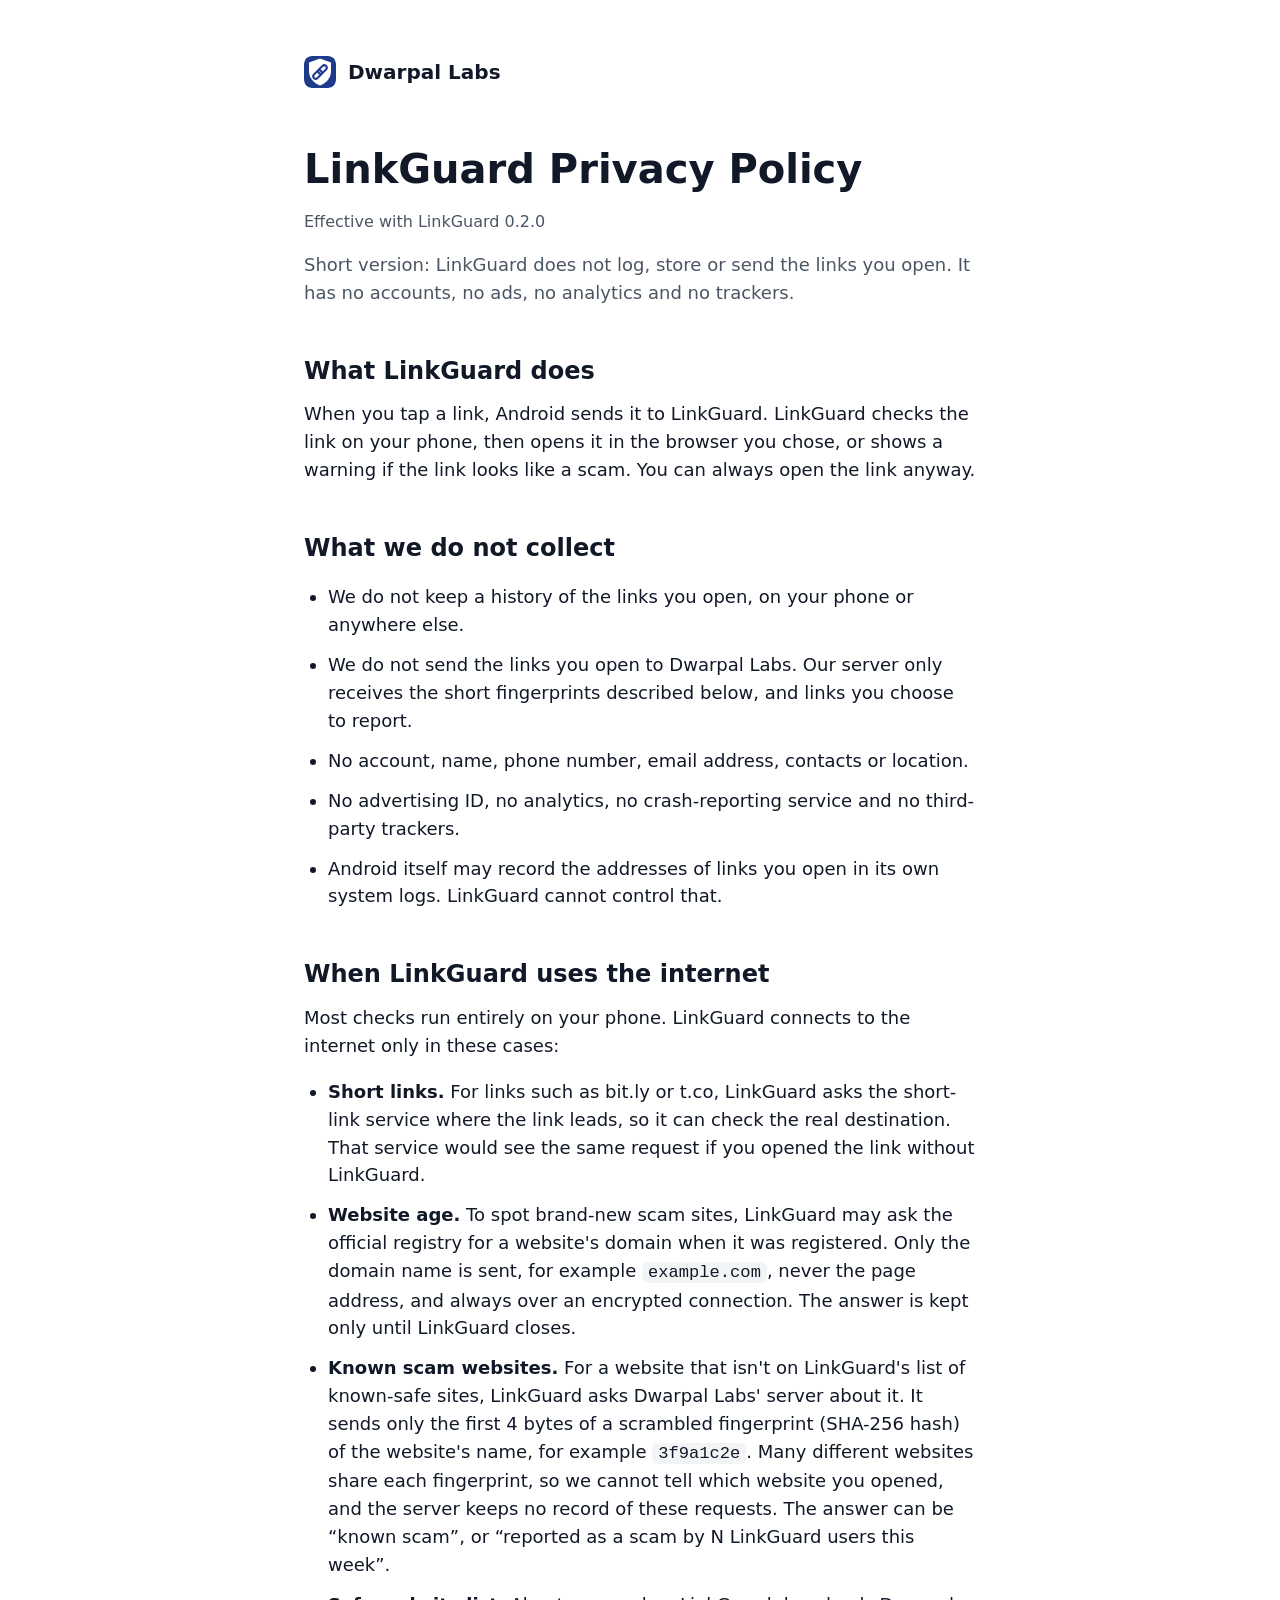
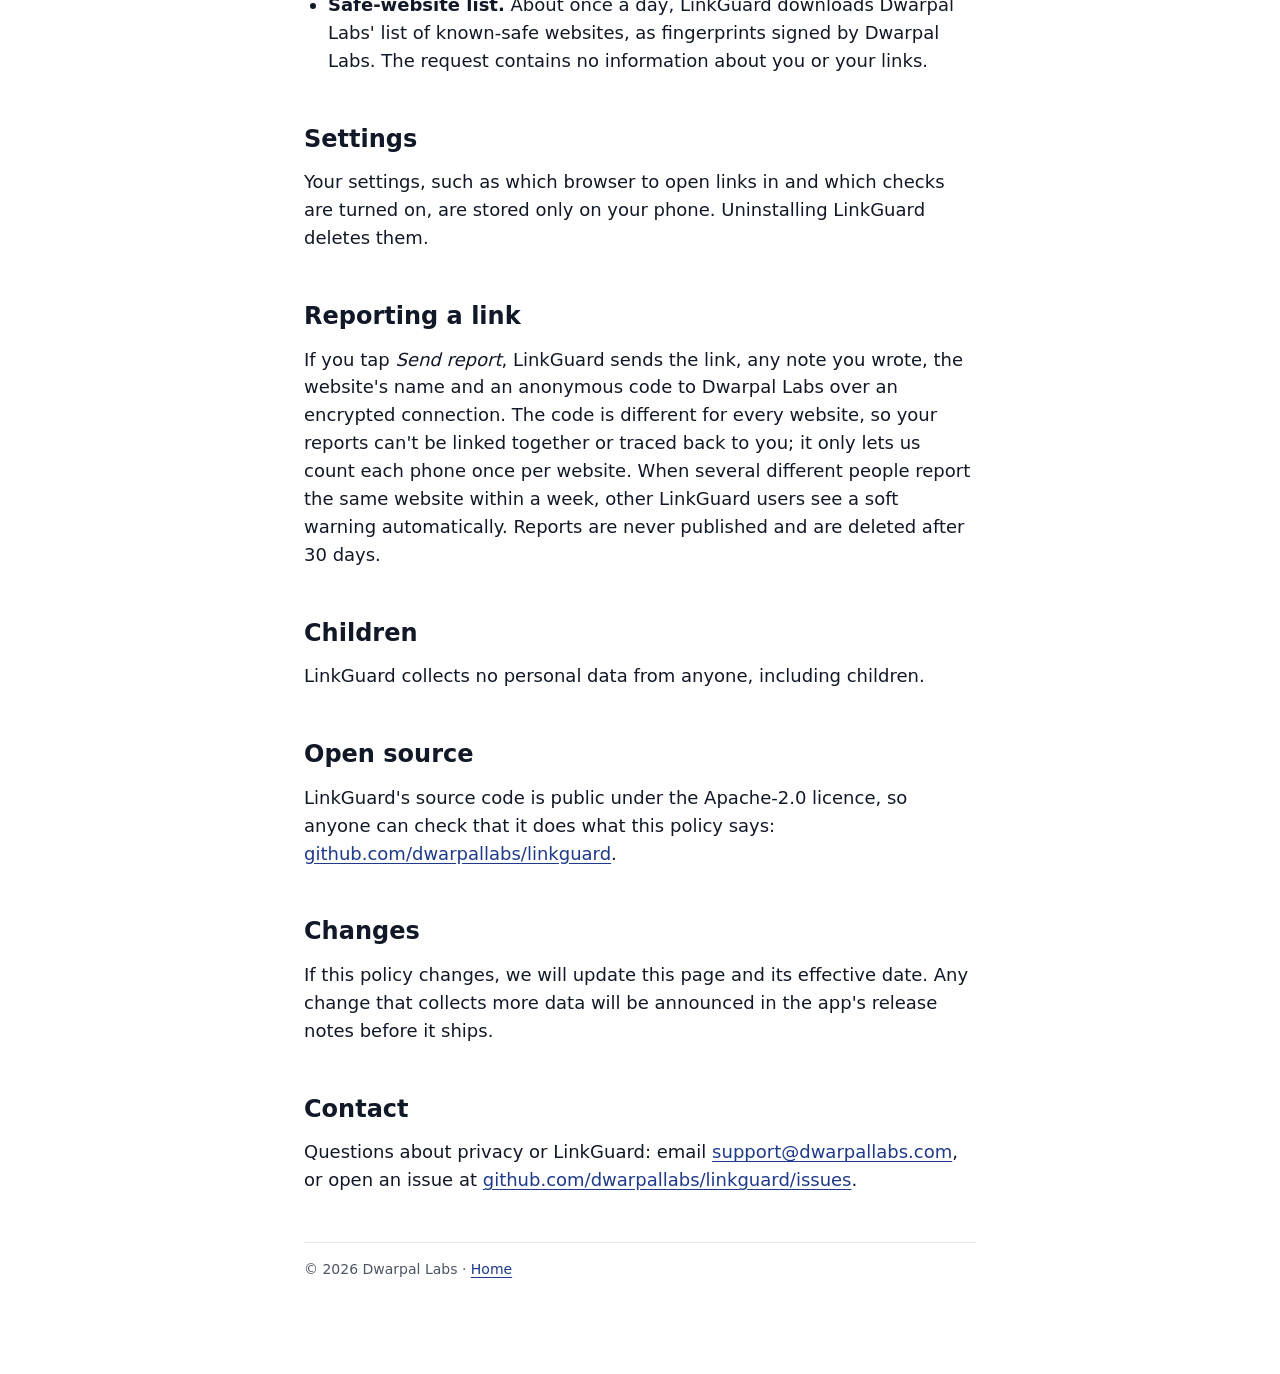
==== linkguard/privacy.html @ a58c1ee8 "feat: apply the Dwarpal Labs design system Same tokens as the LinkGuard app: indigo brand and ink te" ====
<!doctype html>
<html lang="en">
<head>
  <meta charset="utf-8">
  <meta name="viewport" content="width=device-width, initial-scale=1">
  <title>LinkGuard Privacy Policy</title>
  <meta name="description" content="How LinkGuard handles your data: it does not log, store or send the links you open.">
  <meta name="color-scheme" content="light dark">
  <link rel="icon" href="/favicon.ico" sizes="32x32">
  <link rel="icon" href="/favicon.svg" type="image/svg+xml">
  <link rel="apple-touch-icon" href="/apple-touch-icon.png">
  <link rel="stylesheet" href="/style.css">
</head>
<body>
<main>
  <header><a class="mark" href="/"><img src="/favicon.svg" alt="" width="32" height="32">Dwarpal Labs</a></header>

  <h1>LinkGuard Privacy Policy</h1>
  <p class="muted">Effective with LinkGuard 0.2.0</p>

  <p class="lede">Short version: LinkGuard does not log, store or send the links you open. It has no accounts, no ads, no analytics and no trackers.</p>

  <h2>What LinkGuard does</h2>
  <p>When you tap a link, Android sends it to LinkGuard. LinkGuard checks the link on your phone, then opens it in the browser you chose, or shows a warning if the link looks like a scam. You can always open the link anyway.</p>

  <h2>What we do not collect</h2>
  <ul>
    <li>We do not keep a history of the links you open, on your phone or anywhere else.</li>
    <li>We do not send the links you open to Dwarpal Labs. Our server only receives the short fingerprints described below, and links you choose to report.</li>
    <li>No account, name, phone number, email address, contacts or location.</li>
    <li>No advertising ID, no analytics, no crash-reporting service and no third-party trackers.</li>
    <li>Android itself may record the addresses of links you open in its own system logs. LinkGuard cannot control that.</li>
  </ul>

  <h2>When LinkGuard uses the internet</h2>
  <p>Most checks run entirely on your phone. LinkGuard connects to the internet only in these cases:</p>
  <ul>
    <li><strong>Short links.</strong> For links such as bit.ly or t.co, LinkGuard asks the short-link service where the link leads, so it can check the real destination. That service would see the same request if you opened the link without LinkGuard.</li>
    <li><strong>Website age.</strong> To spot brand-new scam sites, LinkGuard may ask the official registry for a website&#39;s domain when it was registered. Only the domain name is sent, for example <code>example.com</code>, never the page address, and always over an encrypted connection. The answer is kept only until LinkGuard closes.</li>
    <li><strong>Known scam websites.</strong> For a website that isn&#39;t on LinkGuard&#39;s list of known-safe sites, LinkGuard asks Dwarpal Labs&#39; server about it. It sends only the first 4 bytes of a scrambled fingerprint (SHA-256 hash) of the website&#39;s name, for example <code>3f9a1c2e</code>. Many different websites share each fingerprint, so we cannot tell which website you opened, and the server keeps no record of these requests. The answer can be &ldquo;known scam&rdquo;, or &ldquo;reported as a scam by N LinkGuard users this week&rdquo;.</li>
    <li><strong>Safe-website list.</strong> About once a day, LinkGuard downloads Dwarpal Labs&#39; list of known-safe websites, as fingerprints signed by Dwarpal Labs. The request contains no information about you or your links.</li>
  </ul>

  <h2>Settings</h2>
  <p>Your settings, such as which browser to open links in and which checks are turned on, are stored only on your phone. Uninstalling LinkGuard deletes them.</p>

  <h2>Reporting a link</h2>
  <p>If you tap <em>Send report</em>, LinkGuard sends the link, any note you wrote, the website&#39;s name and an anonymous code to Dwarpal Labs over an encrypted connection. The code is different for every website, so your reports can&#39;t be linked together or traced back to you; it only lets us count each phone once per website. When several different people report the same website within a week, other LinkGuard users see a soft warning automatically. Reports are never published and are deleted after 30 days.</p>

  <h2>Children</h2>
  <p>LinkGuard collects no personal data from anyone, including children.</p>

  <h2>Open source</h2>
  <p>LinkGuard's source code is public under the Apache-2.0 licence, so anyone can check that it does what this policy says: <a href="https://github.com/dwarpallabs/linkguard">github.com/dwarpallabs/linkguard</a>.</p>

  <h2>Changes</h2>
  <p>If this policy changes, we will update this page and its effective date. Any change that collects more data will be announced in the app's release notes before it ships.</p>

  <h2>Contact</h2>
  <p>Questions about privacy or LinkGuard: email <!--email_off--><a href="mailto:support@dwarpallabs.com">support@dwarpallabs.com</a><!--/email_off-->, or open an issue at <a href="https://github.com/dwarpallabs/linkguard/issues">github.com/dwarpallabs/linkguard/issues</a>.</p>

  <footer>© 2026 Dwarpal Labs · <a href="/">Home</a></footer>
</main>
</body>
</html>
---- style.css ----
/* Dwarpal Labs design system (linkguard/docs/design-system.md): one brand colour, one ink, three
   status colours; system fonts with Noto first; same type scale as the app (sp → px). */
:root {
  --brand: #1e3a8a;
  --on-brand: #ffffff;
  --brand-tint: #eef2ff;
  --ink: #111827;
  --ink-muted: #4b5563;
  --outline: #6b7280;
  --outline-soft: #e5e7eb;
  --bg: #ffffff;
  --surface: #f3f4f6;
  --safe: #15803d;
  --caution: #b45309;
  --danger: #b91c1c;

  --font: "Noto Sans", system-ui, -apple-system, "Segoe UI", Roboto,
    "Noto Sans Devanagari", "Noto Sans Tamil", sans-serif;
  --text-hero: 2.5rem;
  --text-display: 1.75rem;
  --text-title: 1.5rem;
  --text-heading: 1.25rem;
  --text-body-lg: 1.125rem;
  --text-body: 1rem;
  --text-label: 1.125rem;
  --text-caption: 0.875rem;

  --space-sm: 8px;
  --space-md: 12px;
  --space-lg: 16px;
  --space-xl: 24px;
  --space-xxl: 32px;
  --space-xxxl: 48px;
  --radius-md: 12px;
  --radius-lg: 16px;
  --touch-min: 56px;
  --measure: 720px;
}
@media (prefers-color-scheme: dark) {
  :root {
    --brand: #a5b4fc;
    --on-brand: #0b1220;
    --brand-tint: #2b3450;
    --ink: #f3f4f6;
    --ink-muted: #9ca3af;
    --outline-soft: #1f2a40;
    --bg: #0b1220;
    --surface: #141c2f;
    --safe: #4ade80;
    --caution: #fbbf24;
    --danger: #f87171;
  }
}

* { box-sizing: border-box; }
html { font-size: 100%; -webkit-text-size-adjust: 100%; }
body {
  margin: 0;
  background: var(--bg);
  color: var(--ink);
  font-family: var(--font);
  font-size: var(--text-body-lg);
  line-height: 1.55;
  letter-spacing: 0;
}
main {
  max-width: var(--measure);
  margin: 0 auto;
  padding: var(--space-xxl) var(--space-lg) var(--space-xxxl);
}
@media (min-width: 600px) {
  main { padding: var(--space-xxxl) var(--space-xl) 96px; }
}

/* Header: the LinkGuard shield and the parent wordmark. */
header { margin-bottom: var(--space-xxxl); }
.mark {
  display: inline-flex;
  align-items: center;
  gap: var(--space-md);
  min-height: 48px;
  color: var(--ink);
  font-size: var(--text-heading);
  font-weight: 600;
  text-decoration: none;
}
.mark img { width: 32px; height: 32px; border-radius: 8px; }

h1 {
  font-size: 2rem;
  line-height: 1.25;
  font-weight: 600;
  margin: 0 0 var(--space-lg);
}
@media (min-width: 600px) {
  h1 { font-size: var(--text-hero); }
}
h2 {
  font-size: var(--text-title);
  line-height: 1.4;
  font-weight: 600;
  margin: var(--space-xxxl) 0 var(--space-md);
}
h3 {
  font-size: var(--text-heading);
  line-height: 1.5;
  font-weight: 600;
  margin: 0 0 4px;
}
h4 {
  font-size: var(--text-body-lg);
  line-height: 1.5;
  font-weight: 600;
  margin: 0 0 2px;
}
p, li { margin: 0 0 var(--space-lg); }
.lede { font-size: var(--text-body-lg); color: var(--ink-muted); }
.muted { color: var(--ink-muted); font-size: var(--text-body); }
ul { padding-left: var(--space-xl); }
li { margin-bottom: var(--space-md); }
code {
  font-family: ui-monospace, "SFMono-Regular", Menlo, Consolas, monospace;
  font-size: 0.95em;
  background: var(--surface);
  border-radius: 6px;
  padding: 1px 6px;
}

/* Links are underlined, never colour-only. */
a { color: var(--brand); text-decoration: underline; text-underline-offset: 3px; }
a:focus-visible, .button:focus-visible {
  outline: 3px solid var(--brand);
  outline-offset: 2px;
  border-radius: 4px;
}

/* Product card. */
.card {
  background: var(--surface);
  border-radius: var(--radius-lg);
  padding: var(--space-xl);
  margin-top: var(--space-xxxl);
}
.card h2 { margin-top: 0; }
.tagline { font-size: var(--text-title); font-weight: 600; line-height: 1.4; margin-bottom: var(--space-md); }

/* Buttons: same three variants and sizes as the app (§7.1). Labels wrap instead of shrinking. */
.actions { display: flex; flex-direction: column; gap: var(--space-md); margin: var(--space-xl) 0 var(--space-sm); }
@media (min-width: 600px) {
  .actions { flex-direction: row; flex-wrap: wrap; }
}
.button {
  display: inline-flex;
  align-items: center;
  justify-content: center;
  min-height: var(--touch-min);
  padding: 14px var(--space-xl);
  border-radius: var(--radius-md);
  font-size: var(--text-label);
  font-weight: 600;
  line-height: 1.4;
  text-align: center;
  text-decoration: none;
}
.button.primary { background: var(--brand); color: var(--on-brand); }
.button.secondary { border: 1.5px solid var(--outline); color: var(--ink); }
.actions + .muted { margin-top: 0; }

/* How it works: icon + short title + one sentence. */
.steps { list-style: none; padding: 0; margin: var(--space-xl) 0 0; }
.steps li { display: flex; gap: var(--space-lg); margin-bottom: var(--space-xl); }
.steps svg { flex: none; width: 32px; height: 32px; margin-top: 2px; color: var(--brand); }
.steps p { margin: 0; color: var(--ink-muted); }

footer {
  margin-top: var(--space-xxxl);
  padding-top: var(--space-lg);
  border-top: 1px solid var(--outline-soft);
  color: var(--ink-muted);
  font-size: var(--text-caption);
}
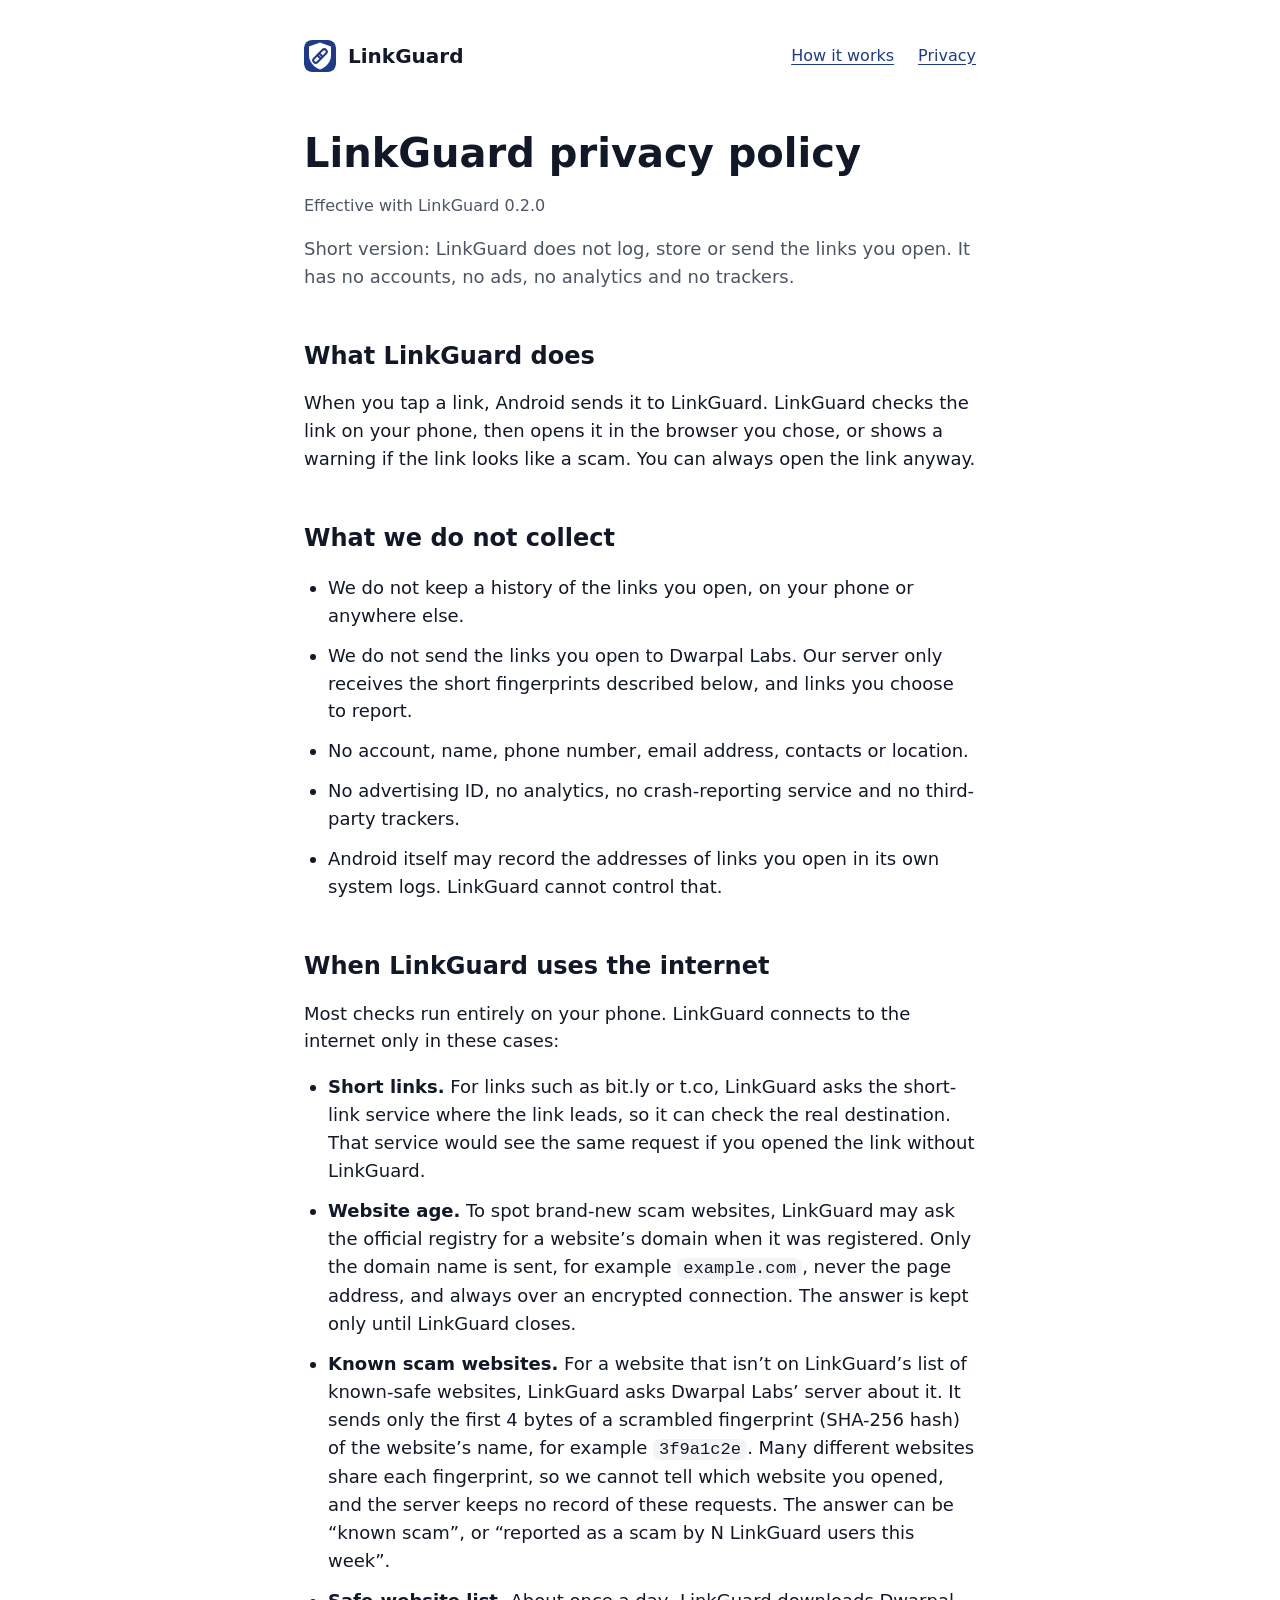
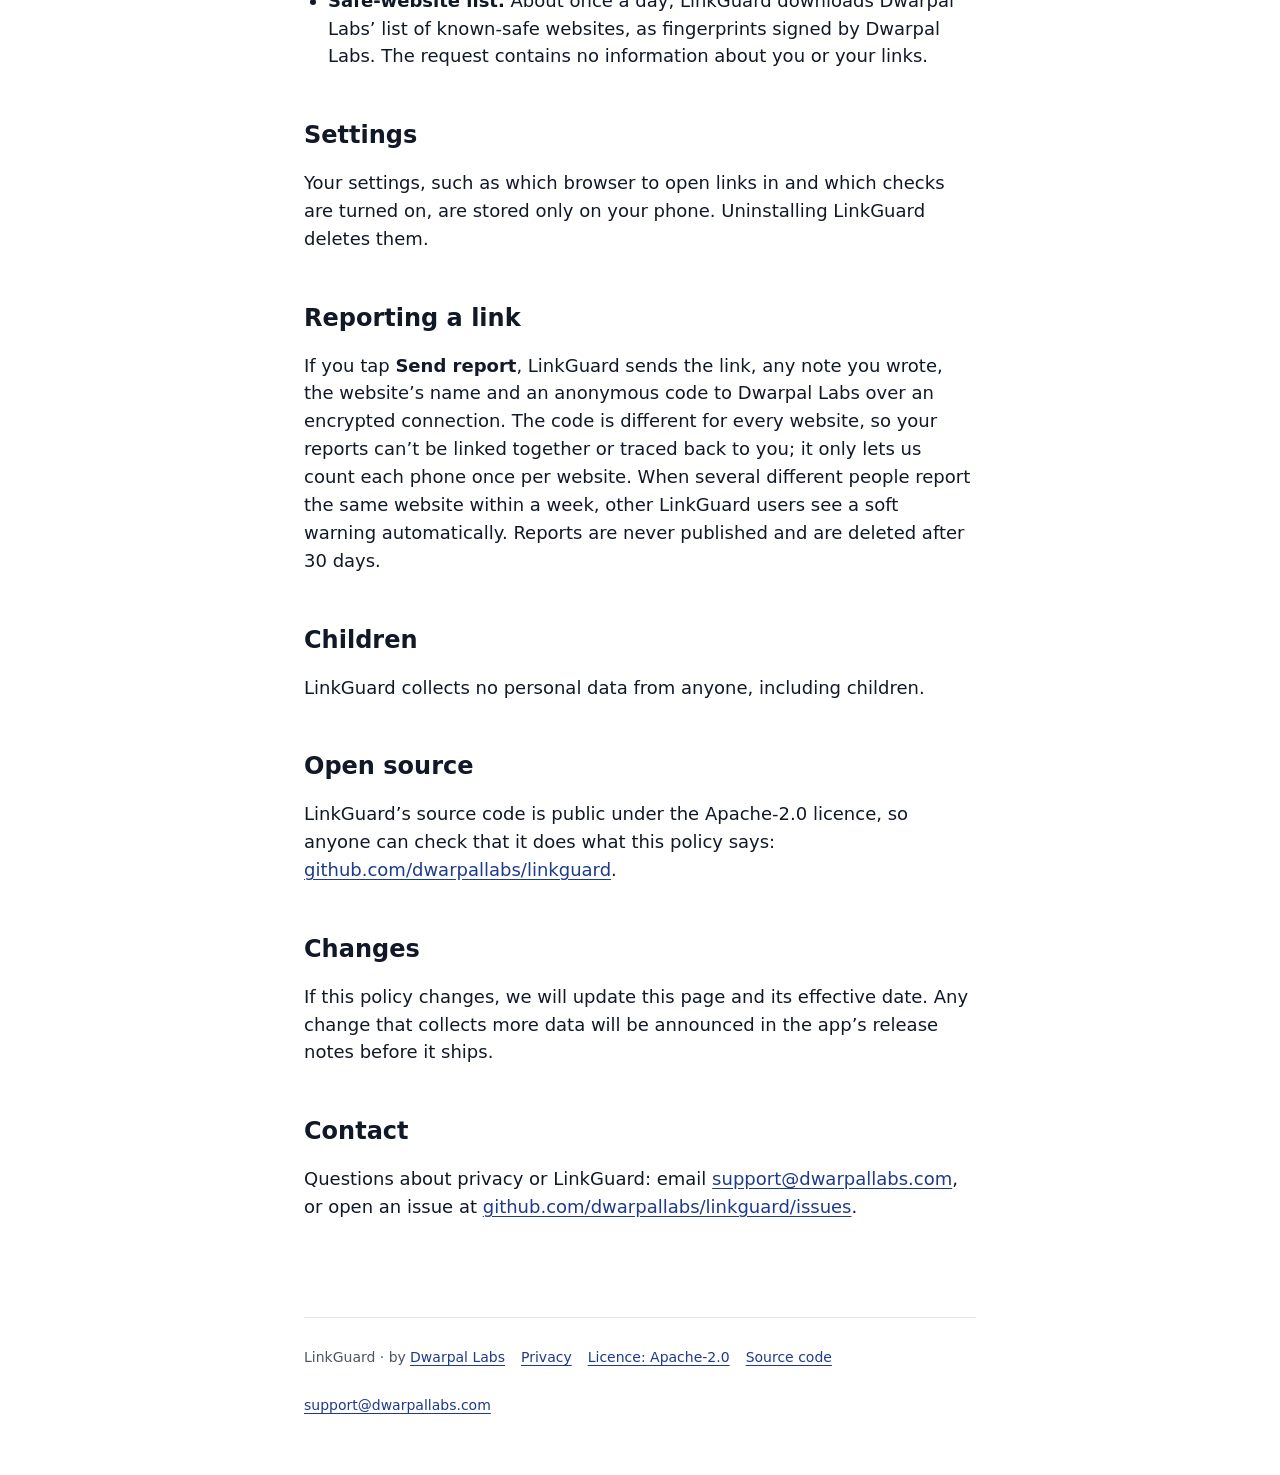
==== commit 53e5ec47: "feat: LinkGuard product page and remaining design-system fixes - New /linkguard/ product page: LinkG" ====
--- a/linkguard/privacy.html
+++ b/linkguard/privacy.html
@@ -3,19 +3,37 @@
 <head>
   <meta charset="utf-8">
   <meta name="viewport" content="width=device-width, initial-scale=1">
-  <title>LinkGuard Privacy Policy</title>
+  <title>LinkGuard privacy policy</title>
   <meta name="description" content="How LinkGuard handles your data: it does not log, store or send the links you open.">
   <meta name="color-scheme" content="light dark">
+  <meta property="og:type" content="website">
+  <meta property="og:site_name" content="Dwarpal Labs">
+  <meta property="og:title" content="LinkGuard privacy policy">
+  <meta property="og:description" content="How LinkGuard handles your data: it does not log, store or send the links you open.">
+  <meta property="og:url" content="https://dwarpallabs.com/linkguard/privacy">
+  <meta property="og:image" content="https://dwarpallabs.com/og-linkguard.png">
+  <meta property="og:image:width" content="1200">
+  <meta property="og:image:height" content="630">
+  <meta property="og:image:alt" content="LinkGuard shield logo. Checks WhatsApp and SMS links for scams before they open. Free, open source, 23 languages.">
+  <meta name="twitter:card" content="summary_large_image">
   <link rel="icon" href="/favicon.ico" sizes="32x32">
   <link rel="icon" href="/favicon.svg" type="image/svg+xml">
   <link rel="apple-touch-icon" href="/apple-touch-icon.png">
-  <link rel="stylesheet" href="/style.css">
+  <link rel="stylesheet" href="/style.css?v=4">
 </head>
 <body>
 <main>
-  <header><a class="mark" href="/"><img src="/favicon.svg" alt="" width="32" height="32">Dwarpal Labs</a></header>
+  <header>
+    <a class="mark" href="/linkguard/"><img src="/favicon.svg" alt="" width="32" height="32">LinkGuard</a>
+    <nav aria-label="LinkGuard">
+      <ul>
+        <li><a href="/linkguard/#how">How it works</a></li>
+        <li><a href="/linkguard/privacy">Privacy</a></li>
+      </ul>
+    </nav>
+  </header>
 
-  <h1>LinkGuard Privacy Policy</h1>
+  <h1>LinkGuard privacy policy</h1>
   <p class="muted">Effective with LinkGuard 0.2.0</p>
 
   <p class="lede">Short version: LinkGuard does not log, store or send the links you open. It has no accounts, no ads, no analytics and no trackers.</p>
@@ -36,30 +54,38 @@
   <p>Most checks run entirely on your phone. LinkGuard connects to the internet only in these cases:</p>
   <ul>
     <li><strong>Short links.</strong> For links such as bit.ly or t.co, LinkGuard asks the short-link service where the link leads, so it can check the real destination. That service would see the same request if you opened the link without LinkGuard.</li>
-    <li><strong>Website age.</strong> To spot brand-new scam sites, LinkGuard may ask the official registry for a website&#39;s domain when it was registered. Only the domain name is sent, for example <code>example.com</code>, never the page address, and always over an encrypted connection. The answer is kept only until LinkGuard closes.</li>
-    <li><strong>Known scam websites.</strong> For a website that isn&#39;t on LinkGuard&#39;s list of known-safe sites, LinkGuard asks Dwarpal Labs&#39; server about it. It sends only the first 4 bytes of a scrambled fingerprint (SHA-256 hash) of the website&#39;s name, for example <code>3f9a1c2e</code>. Many different websites share each fingerprint, so we cannot tell which website you opened, and the server keeps no record of these requests. The answer can be &ldquo;known scam&rdquo;, or &ldquo;reported as a scam by N LinkGuard users this week&rdquo;.</li>
-    <li><strong>Safe-website list.</strong> About once a day, LinkGuard downloads Dwarpal Labs&#39; list of known-safe websites, as fingerprints signed by Dwarpal Labs. The request contains no information about you or your links.</li>
+    <li><strong>Website age.</strong> To spot brand-new scam websites, LinkGuard may ask the official registry for a website’s domain when it was registered. Only the domain name is sent, for example <code>example.com</code>, never the page address, and always over an encrypted connection. The answer is kept only until LinkGuard closes.</li>
+    <li><strong>Known scam websites.</strong> For a website that isn’t on LinkGuard’s list of known-safe websites, LinkGuard asks Dwarpal Labs’ server about it. It sends only the first 4 bytes of a scrambled fingerprint (SHA-256 hash) of the website’s name, for example <code>3f9a1c2e</code>. Many different websites share each fingerprint, so we cannot tell which website you opened, and the server keeps no record of these requests. The answer can be “known scam”, or “reported as a scam by N LinkGuard users this week”.</li>
+    <li><strong>Safe-website list.</strong> About once a day, LinkGuard downloads Dwarpal Labs’ list of known-safe websites, as fingerprints signed by Dwarpal Labs. The request contains no information about you or your links.</li>
   </ul>
 
   <h2>Settings</h2>
   <p>Your settings, such as which browser to open links in and which checks are turned on, are stored only on your phone. Uninstalling LinkGuard deletes them.</p>
 
   <h2>Reporting a link</h2>
-  <p>If you tap <em>Send report</em>, LinkGuard sends the link, any note you wrote, the website&#39;s name and an anonymous code to Dwarpal Labs over an encrypted connection. The code is different for every website, so your reports can&#39;t be linked together or traced back to you; it only lets us count each phone once per website. When several different people report the same website within a week, other LinkGuard users see a soft warning automatically. Reports are never published and are deleted after 30 days.</p>
+  <p>If you tap <em>Send report</em>, LinkGuard sends the link, any note you wrote, the website’s name and an anonymous code to Dwarpal Labs over an encrypted connection. The code is different for every website, so your reports can’t be linked together or traced back to you; it only lets us count each phone once per website. When several different people report the same website within a week, other LinkGuard users see a soft warning automatically. Reports are never published and are deleted after 30 days.</p>
 
   <h2>Children</h2>
   <p>LinkGuard collects no personal data from anyone, including children.</p>
 
   <h2>Open source</h2>
-  <p>LinkGuard's source code is public under the Apache-2.0 licence, so anyone can check that it does what this policy says: <a href="https://github.com/dwarpallabs/linkguard">github.com/dwarpallabs/linkguard</a>.</p>
+  <p>LinkGuard’s source code is public under the Apache-2.0 licence, so anyone can check that it does what this policy says: <a href="https://github.com/dwarpallabs/linkguard">github.com/dwarpallabs/linkguard</a>.</p>
 
   <h2>Changes</h2>
-  <p>If this policy changes, we will update this page and its effective date. Any change that collects more data will be announced in the app's release notes before it ships.</p>
+  <p>If this policy changes, we will update this page and its effective date. Any change that collects more data will be announced in the app’s release notes before it ships.</p>
 
   <h2>Contact</h2>
   <p>Questions about privacy or LinkGuard: email <!--email_off--><a href="mailto:support@dwarpallabs.com">support@dwarpallabs.com</a><!--/email_off-->, or open an issue at <a href="https://github.com/dwarpallabs/linkguard/issues">github.com/dwarpallabs/linkguard/issues</a>.</p>
 
-  <footer>© 2026 Dwarpal Labs · <a href="/">Home</a></footer>
+  <footer>
+    <ul>
+      <li>LinkGuard · by <a href="/">Dwarpal Labs</a></li>
+      <li><a href="/linkguard/privacy">Privacy</a></li>
+      <li><a href="https://github.com/dwarpallabs/linkguard/blob/main/LICENSE">Licence: Apache-2.0</a></li>
+      <li><a href="https://github.com/dwarpallabs/linkguard">Source code</a></li>
+      <li><!--email_off--><a href="mailto:support@dwarpallabs.com">support@dwarpallabs.com</a><!--/email_off--></li>
+    </ul>
+  </footer>
 </main>
 </body>
 </html>
--- a/style.css
+++ b/style.css
@@ -1,5 +1,21 @@
-/* Dwarpal Labs design system (linkguard/docs/design-system.md): one brand colour, one ink, three
-   status colours; system fonts with Noto first; same type scale as the app (sp → px). */
+/* Ol Chiki (Santali) and Meetei Mayek (Manipuri) are missing from many computers. These are tiny
+   self-hosted subsets of Noto Sans (SIL OFL, fonts/OFL.txt) holding only the letters this site uses;
+   unicode-range means a browser downloads one only when that script is on the page. */
+@font-face {
+  font-family: "LG Ol Chiki";
+  src: url("/fonts/noto-sans-olchiki-subset.woff2") format("woff2");
+  unicode-range: U+1C50-1C7F;
+  font-display: swap;
+}
+@font-face {
+  font-family: "LG Meetei Mayek";
+  src: url("/fonts/noto-sans-meeteimayek-subset.woff2") format("woff2");
+  unicode-range: U+ABC0-ABFF, U+AAE0-AAFF;
+  font-display: swap;
+}
+
+/* Same tokens as the LinkGuard app: one brand colour, one ink, three status colours; system fonts
+   with Noto first; same type scale as the app (sp → px). Status colours mean link safety only. */
 :root {
   --brand: #1e3a8a;
   --on-brand: #ffffff;
@@ -11,11 +27,18 @@
   --bg: #ffffff;
   --surface: #f3f4f6;
   --safe: #15803d;
+  --safe-tint: #dcfce7;
+  --on-safe-tint: #166534;
   --caution: #b45309;
+  --caution-tint: #fef3c7;
+  --on-caution-tint: #92400e;
   --danger: #b91c1c;
+  --danger-tint: #fee2e2;
+  --on-danger-tint: #991b1b;
+  --pressed: rgb(17 24 39 / 0.12);
 
   --font: "Noto Sans", system-ui, -apple-system, "Segoe UI", Roboto,
-    "Noto Sans Devanagari", "Noto Sans Tamil", sans-serif;
+    "Noto Sans Devanagari", "Noto Sans Tamil", "LG Ol Chiki", "LG Meetei Mayek", sans-serif;
   --text-hero: 2.5rem;
   --text-display: 1.75rem;
   --text-title: 1.5rem;
@@ -25,15 +48,20 @@
   --text-label: 1.125rem;
   --text-caption: 0.875rem;
 
+  --space-xs: 4px;
   --space-sm: 8px;
   --space-md: 12px;
   --space-lg: 16px;
   --space-xl: 24px;
   --space-xxl: 32px;
   --space-xxxl: 48px;
+  --section: 48px;
+  --radius-sm: 8px;
   --radius-md: 12px;
   --radius-lg: 16px;
+  --radius-xl: 24px;
   --touch-min: 56px;
+  --touch-secondary: 48px;
   --measure: 720px;
 }
 @media (prefers-color-scheme: dark) {
@@ -43,13 +71,25 @@
     --brand-tint: #2b3450;
     --ink: #f3f4f6;
     --ink-muted: #9ca3af;
+    --outline: #9ca3af;
     --outline-soft: #1f2a40;
     --bg: #0b1220;
     --surface: #141c2f;
+    /* Dark tints are the status colour at 16 % over the surface, pre-mixed, as in the app. */
     --safe: #4ade80;
+    --safe-tint: #1d3b3c;
+    --on-safe-tint: #4ade80;
     --caution: #fbbf24;
+    --caution-tint: #39362d;
+    --on-caution-tint: #fbbf24;
     --danger: #f87171;
+    --danger-tint: #382a3a;
+    --on-danger-tint: #f87171;
+    --pressed: rgb(243 244 246 / 0.12);
   }
+}
+@media (min-width: 600px) {
+  :root { --section: 96px; }
 }
 
 * { box-sizing: border-box; }
@@ -66,25 +106,36 @@
 main {
   max-width: var(--measure);
   margin: 0 auto;
-  padding: var(--space-xxl) var(--space-lg) var(--space-xxxl);
+  padding: var(--space-xl) var(--space-lg) var(--space-xxxl);
 }
 @media (min-width: 600px) {
-  main { padding: var(--space-xxxl) var(--space-xl) 96px; }
-}
-
-/* Header: the LinkGuard shield and the parent wordmark. */
-header { margin-bottom: var(--space-xxxl); }
+  main { padding: var(--space-xxl) var(--space-xl) var(--space-xxxl); }
+}
+
+/* Header: mark + wordmark at start, at most three links at end. */
+header {
+  display: flex;
+  flex-wrap: wrap;
+  align-items: center;
+  justify-content: space-between;
+  gap: var(--space-sm) var(--space-xl);
+  margin-bottom: var(--space-xxxl);
+}
 .mark {
   display: inline-flex;
   align-items: center;
   gap: var(--space-md);
-  min-height: 48px;
+  min-height: var(--touch-secondary);
   color: var(--ink);
   font-size: var(--text-heading);
   font-weight: 600;
   text-decoration: none;
 }
-.mark img { width: 32px; height: 32px; border-radius: 8px; }
+.mark img { width: 32px; height: 32px; border-radius: var(--radius-sm); }
+.mark small { font-size: var(--text-body); font-weight: 400; color: var(--ink-muted); }
+nav ul { display: flex; flex-wrap: wrap; gap: 0 var(--space-xl); list-style: none; margin: 0; padding: 0; }
+nav li { margin: 0; }
+nav a { display: inline-flex; align-items: center; min-height: var(--touch-secondary); font-size: var(--text-body); }
 
 h1 {
   font-size: 2rem;
@@ -97,32 +148,31 @@
 }
 h2 {
   font-size: var(--text-title);
-  line-height: 1.4;
-  font-weight: 600;
-  margin: var(--space-xxxl) 0 var(--space-md);
-}
+  line-height: 1.45;
+  font-weight: 600;
+  margin: 0 0 var(--space-lg);
+}
+/* Long documents without sections (privacy policy): space before each heading. */
+main > h2 { margin-top: var(--space-xxxl); }
 h3 {
   font-size: var(--text-heading);
   line-height: 1.5;
   font-weight: 600;
-  margin: 0 0 4px;
-}
-h4 {
-  font-size: var(--text-body-lg);
-  line-height: 1.5;
-  font-weight: 600;
-  margin: 0 0 2px;
+  margin: 0 0 var(--space-xs);
 }
 p, li { margin: 0 0 var(--space-lg); }
+/* Two weights only (400 and 600) and no italics: Indic scripts have no true italic. */
+strong, b { font-weight: 600; }
+em, i { font-style: normal; font-weight: 600; }
 .lede { font-size: var(--text-body-lg); color: var(--ink-muted); }
 .muted { color: var(--ink-muted); font-size: var(--text-body); }
-ul { padding-left: var(--space-xl); }
+ul { padding-inline-start: var(--space-xl); }
 li { margin-bottom: var(--space-md); }
 code {
   font-family: ui-monospace, "SFMono-Regular", Menlo, Consolas, monospace;
   font-size: 0.95em;
   background: var(--surface);
-  border-radius: 6px;
+  border-radius: var(--radius-sm);
   padding: 1px 6px;
 }
 
@@ -134,37 +184,52 @@
   border-radius: 4px;
 }
 
-/* Product card. */
+/* Sections: white space is the main decoration (48 px on phones, 96 px from 600 px). */
+.section { margin-top: var(--section); }
+
+/* Card: surface colour instead of a shadow. */
 .card {
   background: var(--surface);
-  border-radius: var(--radius-lg);
+  border-radius: var(--radius-md);
   padding: var(--space-xl);
-  margin-top: var(--space-xxxl);
-}
-.card h2 { margin-top: 0; }
-.tagline { font-size: var(--text-title); font-weight: 600; line-height: 1.4; margin-bottom: var(--space-md); }
-
-/* Buttons: same three variants and sizes as the app (§7.1). Labels wrap instead of shrinking. */
+}
+.card-head { display: flex; align-items: center; gap: var(--space-lg); margin-bottom: var(--space-lg); }
+.card-head img { width: 48px; height: 48px; border-radius: var(--radius-md); flex: none; }
+.card-head h2 { margin: 0; }
+.tagline { font-size: var(--text-title); font-weight: 600; line-height: 1.45; margin-bottom: var(--space-md); }
+
+/* Buttons: same variants and sizes as the app. Stacked and full width, primary on top, never side by
+   side; labels wrap instead of shrinking. */
 .actions { display: flex; flex-direction: column; gap: var(--space-md); margin: var(--space-xl) 0 var(--space-sm); }
-@media (min-width: 600px) {
-  .actions { flex-direction: row; flex-wrap: wrap; }
-}
 .button {
-  display: inline-flex;
+  display: flex;
   align-items: center;
   justify-content: center;
+  width: 100%;
   min-height: var(--touch-min);
   padding: 14px var(--space-xl);
   border-radius: var(--radius-md);
   font-size: var(--text-label);
   font-weight: 600;
-  line-height: 1.4;
+  line-height: 1.45;
   text-align: center;
   text-decoration: none;
 }
 .button.primary { background: var(--brand); color: var(--on-brand); }
 .button.secondary { border: 1.5px solid var(--outline); color: var(--ink); }
+.button:active { box-shadow: inset 0 0 0 999px var(--pressed); }
 .actions + .muted { margin-top: 0; }
+
+/* Hero screenshot: one phone screen, framed simply. */
+.screen {
+  display: block;
+  max-width: 320px;
+  margin: var(--space-xxl) 0 0;
+  padding: var(--space-md);
+  background: var(--surface);
+  border-radius: var(--radius-xl);
+}
+.screen img { display: block; width: 100%; height: auto; border-radius: var(--radius-md); }
 
 /* How it works: icon + short title + one sentence. */
 .steps { list-style: none; padding: 0; margin: var(--space-xl) 0 0; }
@@ -172,10 +237,44 @@
 .steps svg { flex: none; width: 32px; height: 32px; margin-top: 2px; color: var(--brand); }
 .steps p { margin: 0; color: var(--ink-muted); }
 
+/* What it warns about: the app's status badges. Each state has its own shape, so it reads in
+   greyscale; colour is never the only signal. */
+.states { list-style: none; padding: 0; margin: var(--space-xl) 0 0; }
+.states li { display: flex; gap: var(--space-lg); margin-bottom: var(--space-xl); }
+.badge { flex: none; width: 56px; height: 56px; }
+.badge.safe { color: var(--safe); --tint: var(--safe-tint); }
+.badge.caution { color: var(--caution); --tint: var(--caution-tint); }
+.badge.danger { color: var(--danger); --tint: var(--danger-tint); }
+.badge .tile, .badge .dot { fill: var(--tint); }
+.badge .shape { fill: currentColor; stroke: currentColor; stroke-width: 3; stroke-linejoin: round; }
+.badge .cut { fill: none; stroke: var(--tint); stroke-width: 3.5; stroke-linecap: round; stroke-linejoin: round; }
+.states h3.safe { color: var(--on-safe-tint); }
+.states h3.caution { color: var(--on-caution-tint); }
+.states h3.danger { color: var(--on-danger-tint); }
+.states p { margin: 0; }
+
+/* Privacy in plain words. */
+.facts { padding-inline-start: var(--space-xl); }
+
+/* Your language: each name in its own script; tall line height so Indic vowel signs never clip. */
+.langs {
+  list-style: none;
+  padding: 0;
+  margin: var(--space-md) 0 var(--space-lg);
+  display: grid;
+  grid-template-columns: repeat(auto-fill, minmax(10rem, 1fr));
+  gap: var(--space-sm) var(--space-lg);
+  line-height: 1.7;
+}
+.langs li { margin: 0; }
+
 footer {
-  margin-top: var(--space-xxxl);
+  margin-top: var(--section);
   padding-top: var(--space-lg);
   border-top: 1px solid var(--outline-soft);
   color: var(--ink-muted);
   font-size: var(--text-caption);
 }
+footer ul { display: flex; flex-wrap: wrap; align-items: center; gap: 0 var(--space-lg); list-style: none; margin: 0; padding: 0; }
+/* Every item is a 48 px row so plain text lines up with the links' tap areas. */
+footer li { display: flex; align-items: center; gap: 0.3em; min-height: var(--touch-secondary); margin: 0; }
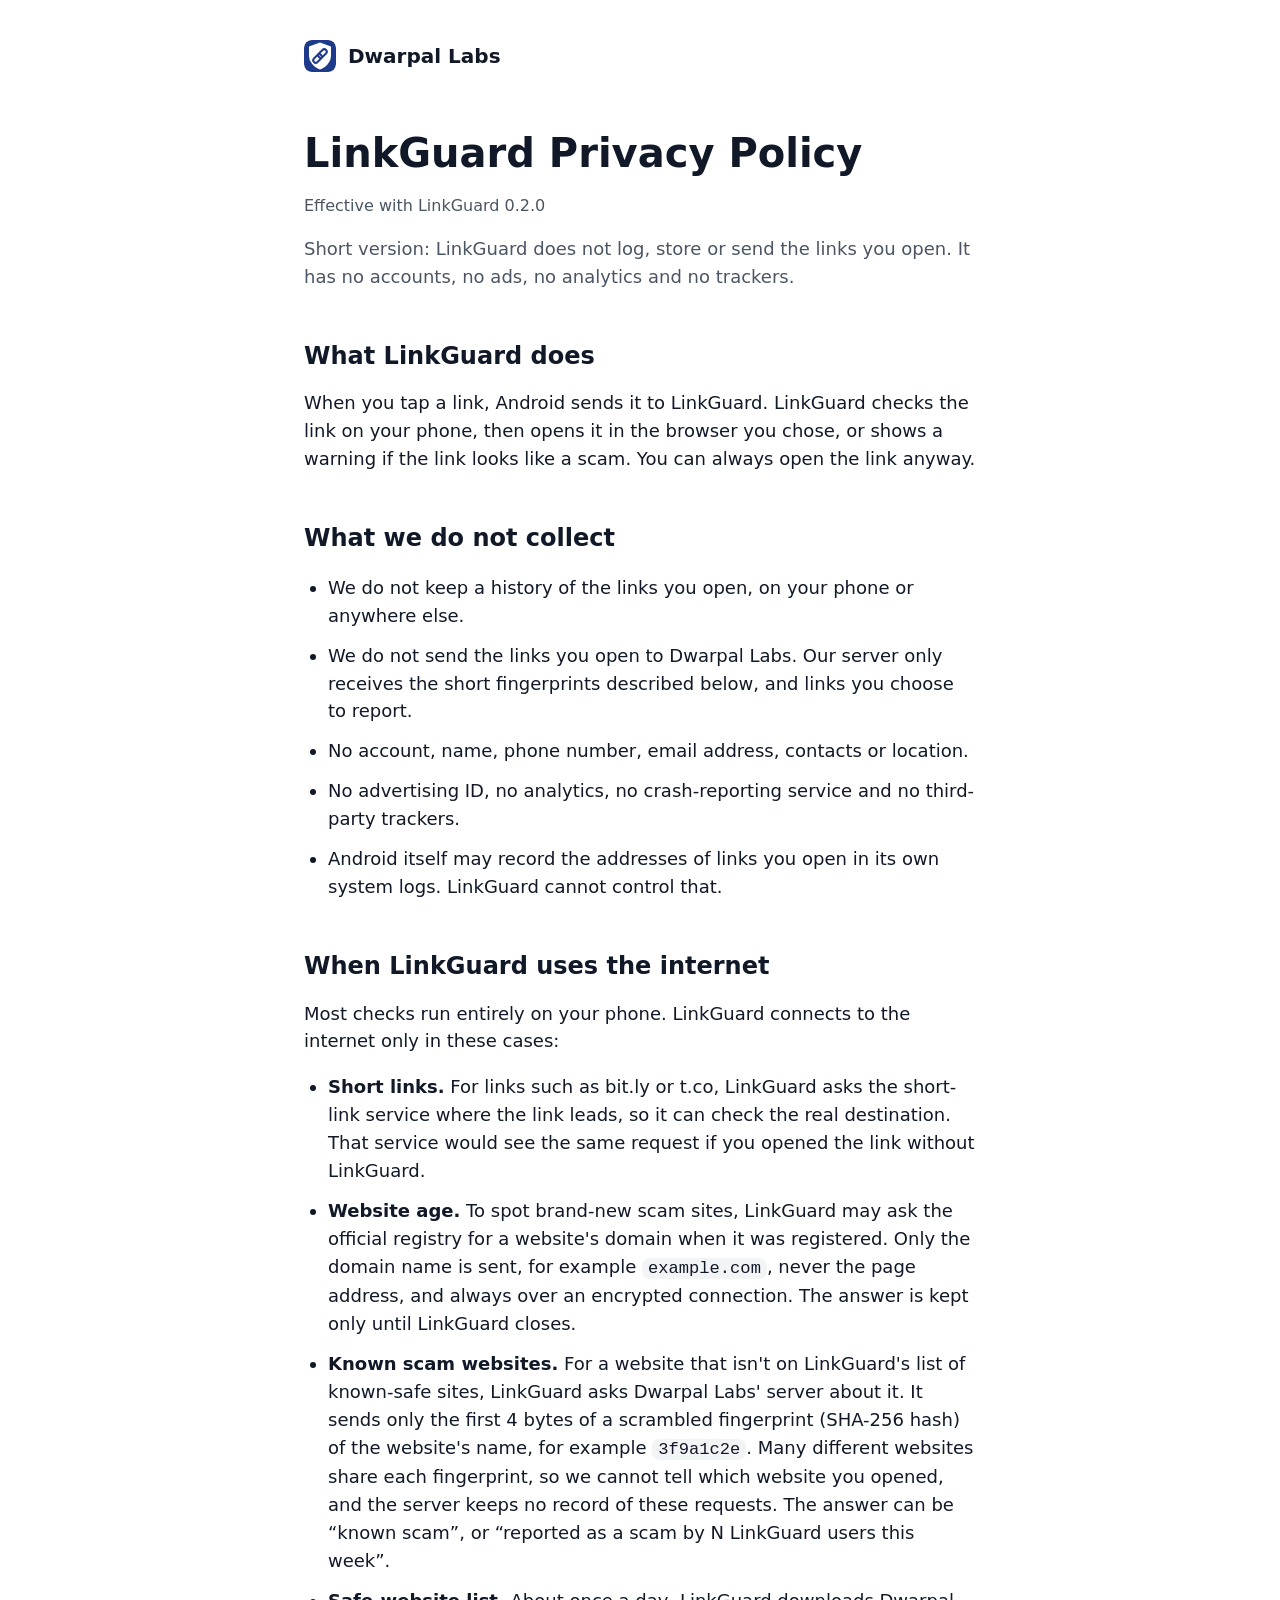
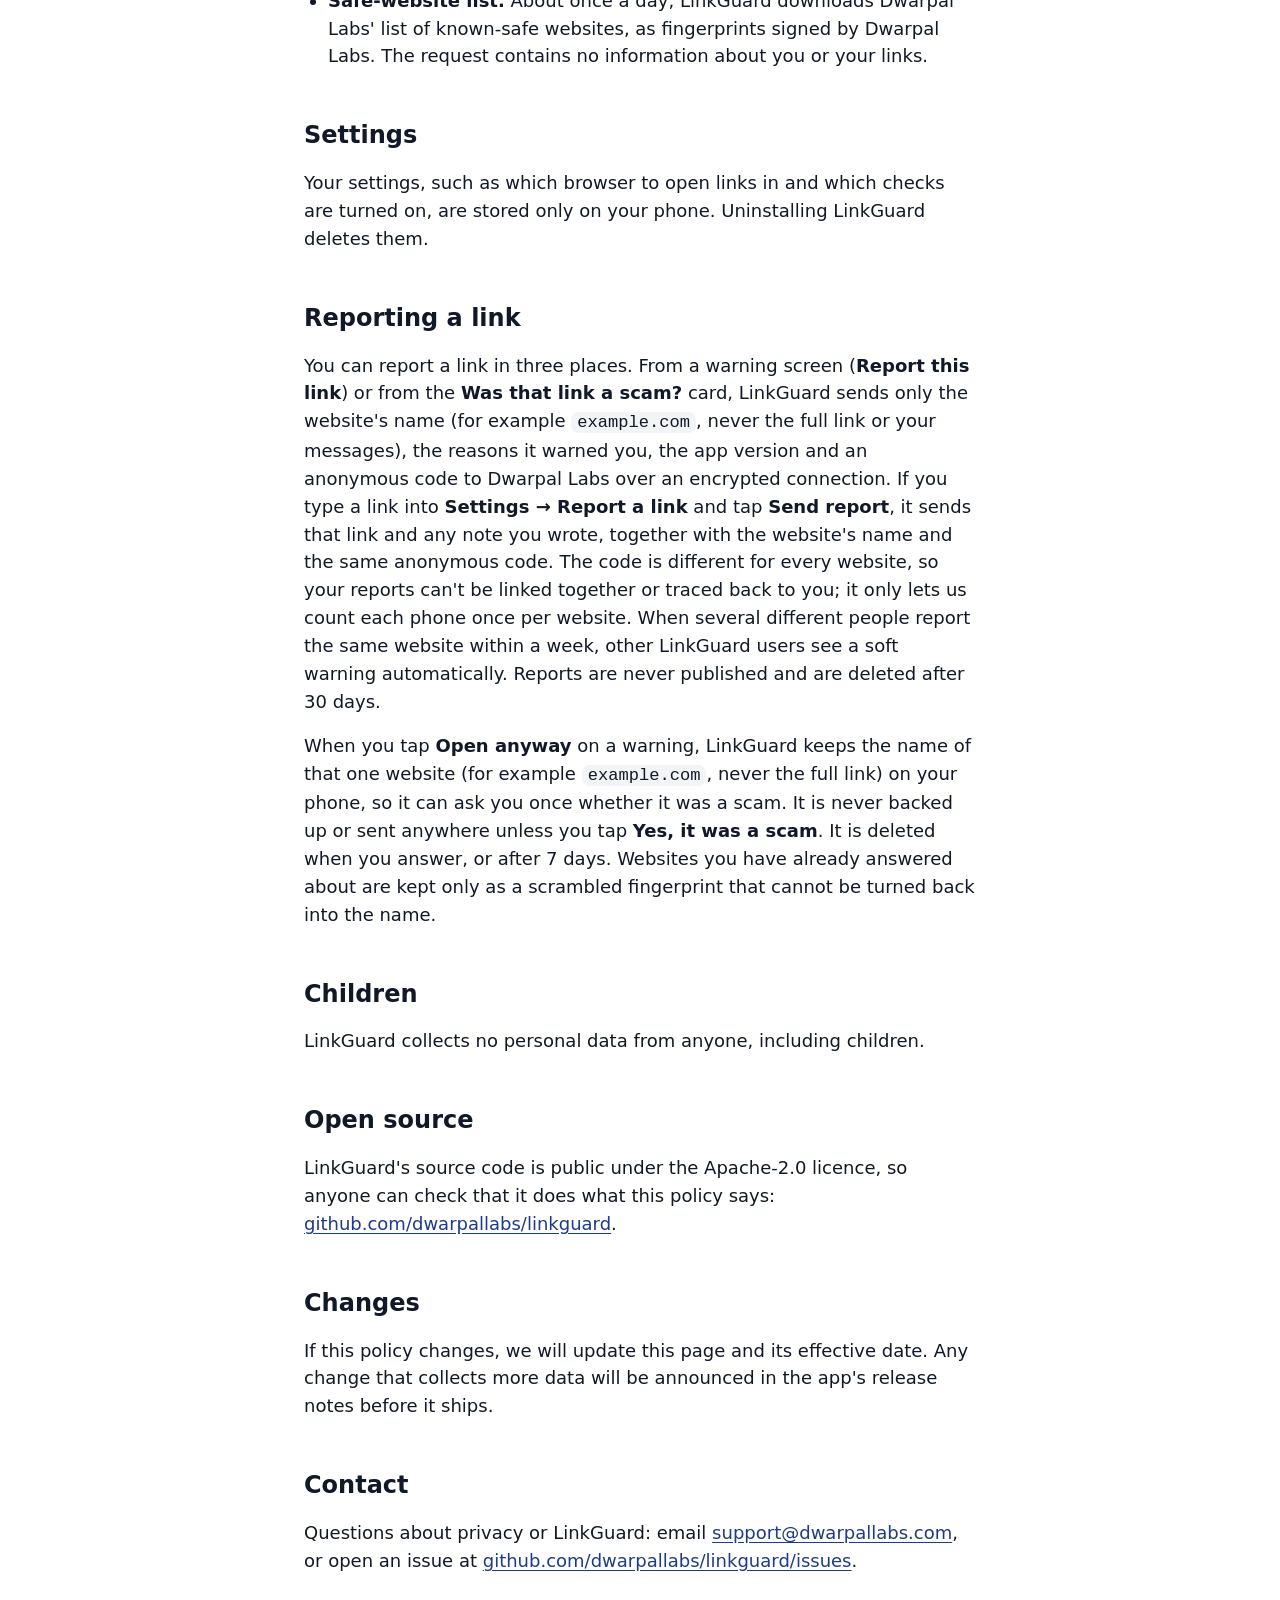
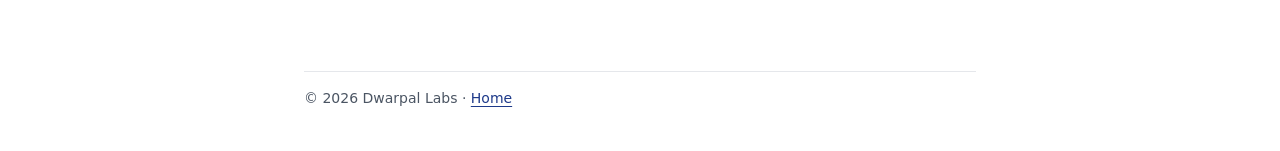
==== commit 2f909e25: "docs: privacy policy covers warning-screen reports and the Open-anyway note Co-Authored-By: Claude F" ====
--- a/linkguard/privacy.html
+++ b/linkguard/privacy.html
@@ -3,7 +3,7 @@
 <head>
   <meta charset="utf-8">
   <meta name="viewport" content="width=device-width, initial-scale=1">
-  <title>LinkGuard privacy policy</title>
+  <title>LinkGuard Privacy Policy</title>
   <meta name="description" content="How LinkGuard handles your data: it does not log, store or send the links you open.">
   <meta name="color-scheme" content="light dark">
   <meta property="og:type" content="website">
@@ -19,21 +19,13 @@
   <link rel="icon" href="/favicon.ico" sizes="32x32">
   <link rel="icon" href="/favicon.svg" type="image/svg+xml">
   <link rel="apple-touch-icon" href="/apple-touch-icon.png">
-  <link rel="stylesheet" href="/style.css?v=4">
+  <link rel="stylesheet" href="/style.css?v=3">
 </head>
 <body>
 <main>
-  <header>
-    <a class="mark" href="/linkguard/"><img src="/favicon.svg" alt="" width="32" height="32">LinkGuard</a>
-    <nav aria-label="LinkGuard">
-      <ul>
-        <li><a href="/linkguard/#how">How it works</a></li>
-        <li><a href="/linkguard/privacy">Privacy</a></li>
-      </ul>
-    </nav>
-  </header>
+  <header><a class="mark" href="/"><img src="/favicon.svg" alt="" width="32" height="32">Dwarpal Labs</a></header>
 
-  <h1>LinkGuard privacy policy</h1>
+  <h1>LinkGuard Privacy Policy</h1>
   <p class="muted">Effective with LinkGuard 0.2.0</p>
 
   <p class="lede">Short version: LinkGuard does not log, store or send the links you open. It has no accounts, no ads, no analytics and no trackers.</p>
@@ -54,38 +46,31 @@
   <p>Most checks run entirely on your phone. LinkGuard connects to the internet only in these cases:</p>
   <ul>
     <li><strong>Short links.</strong> For links such as bit.ly or t.co, LinkGuard asks the short-link service where the link leads, so it can check the real destination. That service would see the same request if you opened the link without LinkGuard.</li>
-    <li><strong>Website age.</strong> To spot brand-new scam websites, LinkGuard may ask the official registry for a website’s domain when it was registered. Only the domain name is sent, for example <code>example.com</code>, never the page address, and always over an encrypted connection. The answer is kept only until LinkGuard closes.</li>
-    <li><strong>Known scam websites.</strong> For a website that isn’t on LinkGuard’s list of known-safe websites, LinkGuard asks Dwarpal Labs’ server about it. It sends only the first 4 bytes of a scrambled fingerprint (SHA-256 hash) of the website’s name, for example <code>3f9a1c2e</code>. Many different websites share each fingerprint, so we cannot tell which website you opened, and the server keeps no record of these requests. The answer can be “known scam”, or “reported as a scam by N LinkGuard users this week”.</li>
-    <li><strong>Safe-website list.</strong> About once a day, LinkGuard downloads Dwarpal Labs’ list of known-safe websites, as fingerprints signed by Dwarpal Labs. The request contains no information about you or your links.</li>
+    <li><strong>Website age.</strong> To spot brand-new scam sites, LinkGuard may ask the official registry for a website&#39;s domain when it was registered. Only the domain name is sent, for example <code>example.com</code>, never the page address, and always over an encrypted connection. The answer is kept only until LinkGuard closes.</li>
+    <li><strong>Known scam websites.</strong> For a website that isn&#39;t on LinkGuard&#39;s list of known-safe sites, LinkGuard asks Dwarpal Labs&#39; server about it. It sends only the first 4 bytes of a scrambled fingerprint (SHA-256 hash) of the website&#39;s name, for example <code>3f9a1c2e</code>. Many different websites share each fingerprint, so we cannot tell which website you opened, and the server keeps no record of these requests. The answer can be &ldquo;known scam&rdquo;, or &ldquo;reported as a scam by N LinkGuard users this week&rdquo;.</li>
+    <li><strong>Safe-website list.</strong> About once a day, LinkGuard downloads Dwarpal Labs&#39; list of known-safe websites, as fingerprints signed by Dwarpal Labs. The request contains no information about you or your links.</li>
   </ul>
 
   <h2>Settings</h2>
   <p>Your settings, such as which browser to open links in and which checks are turned on, are stored only on your phone. Uninstalling LinkGuard deletes them.</p>
 
   <h2>Reporting a link</h2>
-  <p>If you tap <em>Send report</em>, LinkGuard sends the link, any note you wrote, the website’s name and an anonymous code to Dwarpal Labs over an encrypted connection. The code is different for every website, so your reports can’t be linked together or traced back to you; it only lets us count each phone once per website. When several different people report the same website within a week, other LinkGuard users see a soft warning automatically. Reports are never published and are deleted after 30 days.</p>
+  <p>You can report a link in three places. From a warning screen (<em>Report this link</em>) or from the <em>Was that link a scam?</em> card, LinkGuard sends only the website&#39;s name (for example <code>example.com</code>, never the full link or your messages), the reasons it warned you, the app version and an anonymous code to Dwarpal Labs over an encrypted connection. If you type a link into <em>Settings → Report a link</em> and tap <em>Send report</em>, it sends that link and any note you wrote, together with the website&#39;s name and the same anonymous code. The code is different for every website, so your reports can&#39;t be linked together or traced back to you; it only lets us count each phone once per website. When several different people report the same website within a week, other LinkGuard users see a soft warning automatically. Reports are never published and are deleted after 30 days.</p>
+  <p>When you tap <em>Open anyway</em> on a warning, LinkGuard keeps the name of that one website (for example <code>example.com</code>, never the full link) on your phone, so it can ask you once whether it was a scam. It is never backed up or sent anywhere unless you tap <em>Yes, it was a scam</em>. It is deleted when you answer, or after 7 days. Websites you have already answered about are kept only as a scrambled fingerprint that cannot be turned back into the name.</p>
 
   <h2>Children</h2>
   <p>LinkGuard collects no personal data from anyone, including children.</p>
 
   <h2>Open source</h2>
-  <p>LinkGuard’s source code is public under the Apache-2.0 licence, so anyone can check that it does what this policy says: <a href="https://github.com/dwarpallabs/linkguard">github.com/dwarpallabs/linkguard</a>.</p>
+  <p>LinkGuard's source code is public under the Apache-2.0 licence, so anyone can check that it does what this policy says: <a href="https://github.com/dwarpallabs/linkguard">github.com/dwarpallabs/linkguard</a>.</p>
 
   <h2>Changes</h2>
-  <p>If this policy changes, we will update this page and its effective date. Any change that collects more data will be announced in the app’s release notes before it ships.</p>
+  <p>If this policy changes, we will update this page and its effective date. Any change that collects more data will be announced in the app's release notes before it ships.</p>
 
   <h2>Contact</h2>
   <p>Questions about privacy or LinkGuard: email <!--email_off--><a href="mailto:support@dwarpallabs.com">support@dwarpallabs.com</a><!--/email_off-->, or open an issue at <a href="https://github.com/dwarpallabs/linkguard/issues">github.com/dwarpallabs/linkguard/issues</a>.</p>
 
-  <footer>
-    <ul>
-      <li>LinkGuard · by <a href="/">Dwarpal Labs</a></li>
-      <li><a href="/linkguard/privacy">Privacy</a></li>
-      <li><a href="https://github.com/dwarpallabs/linkguard/blob/main/LICENSE">Licence: Apache-2.0</a></li>
-      <li><a href="https://github.com/dwarpallabs/linkguard">Source code</a></li>
-      <li><!--email_off--><a href="mailto:support@dwarpallabs.com">support@dwarpallabs.com</a><!--/email_off--></li>
-    </ul>
-  </footer>
+  <footer>© 2026 Dwarpal Labs · <a href="/">Home</a></footer>
 </main>
 </body>
 </html>
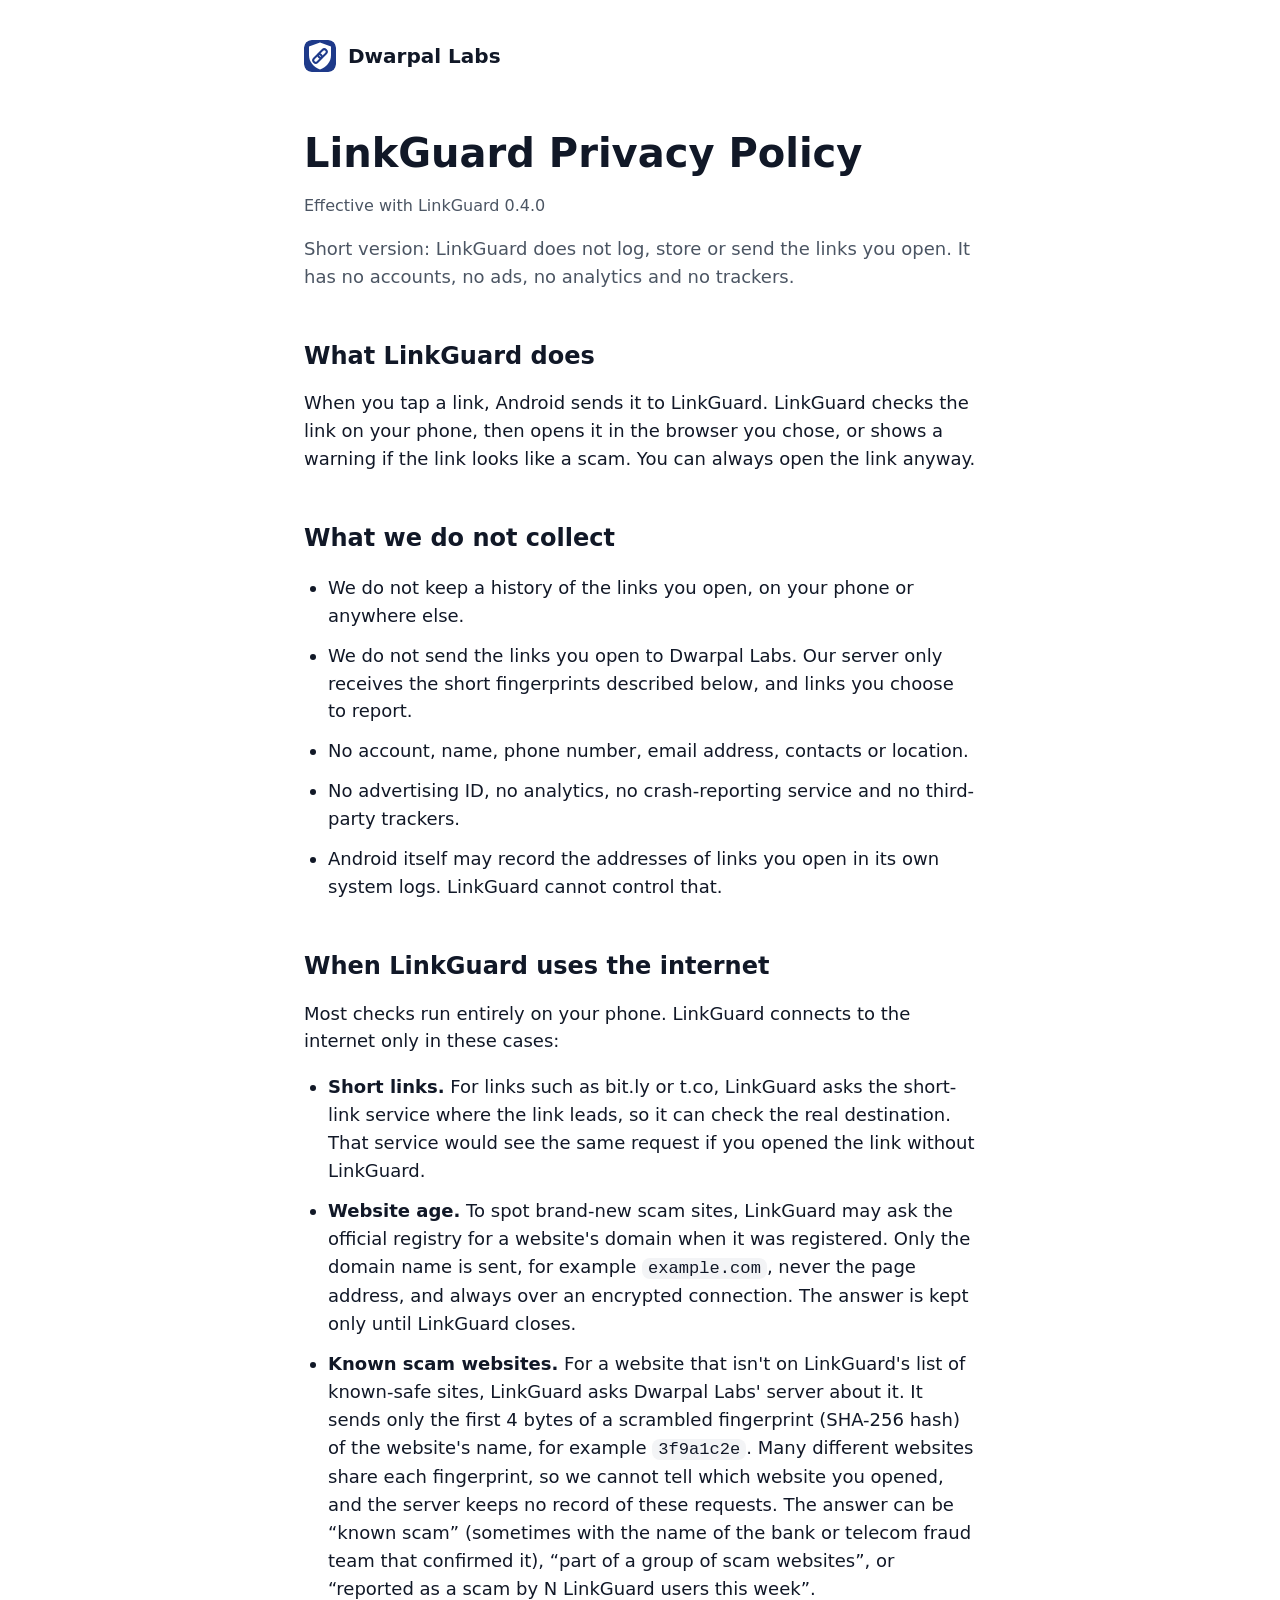
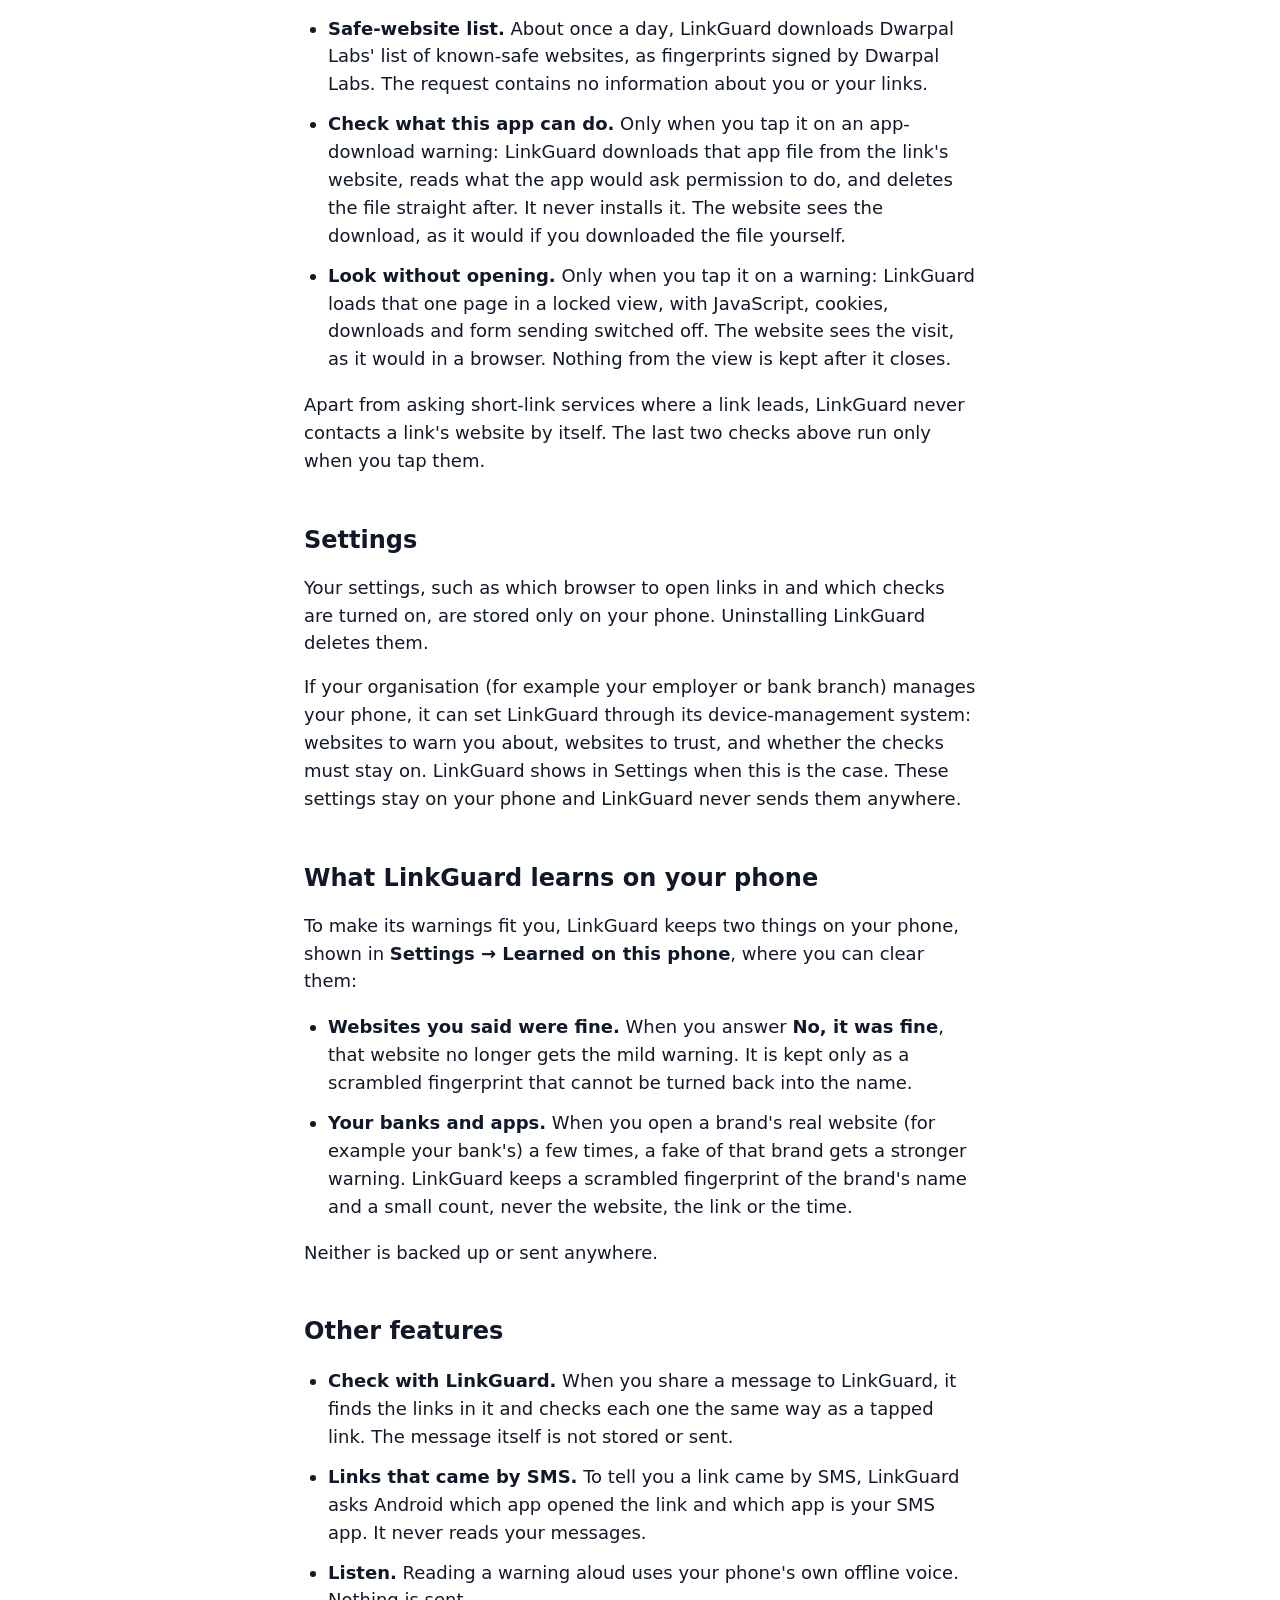
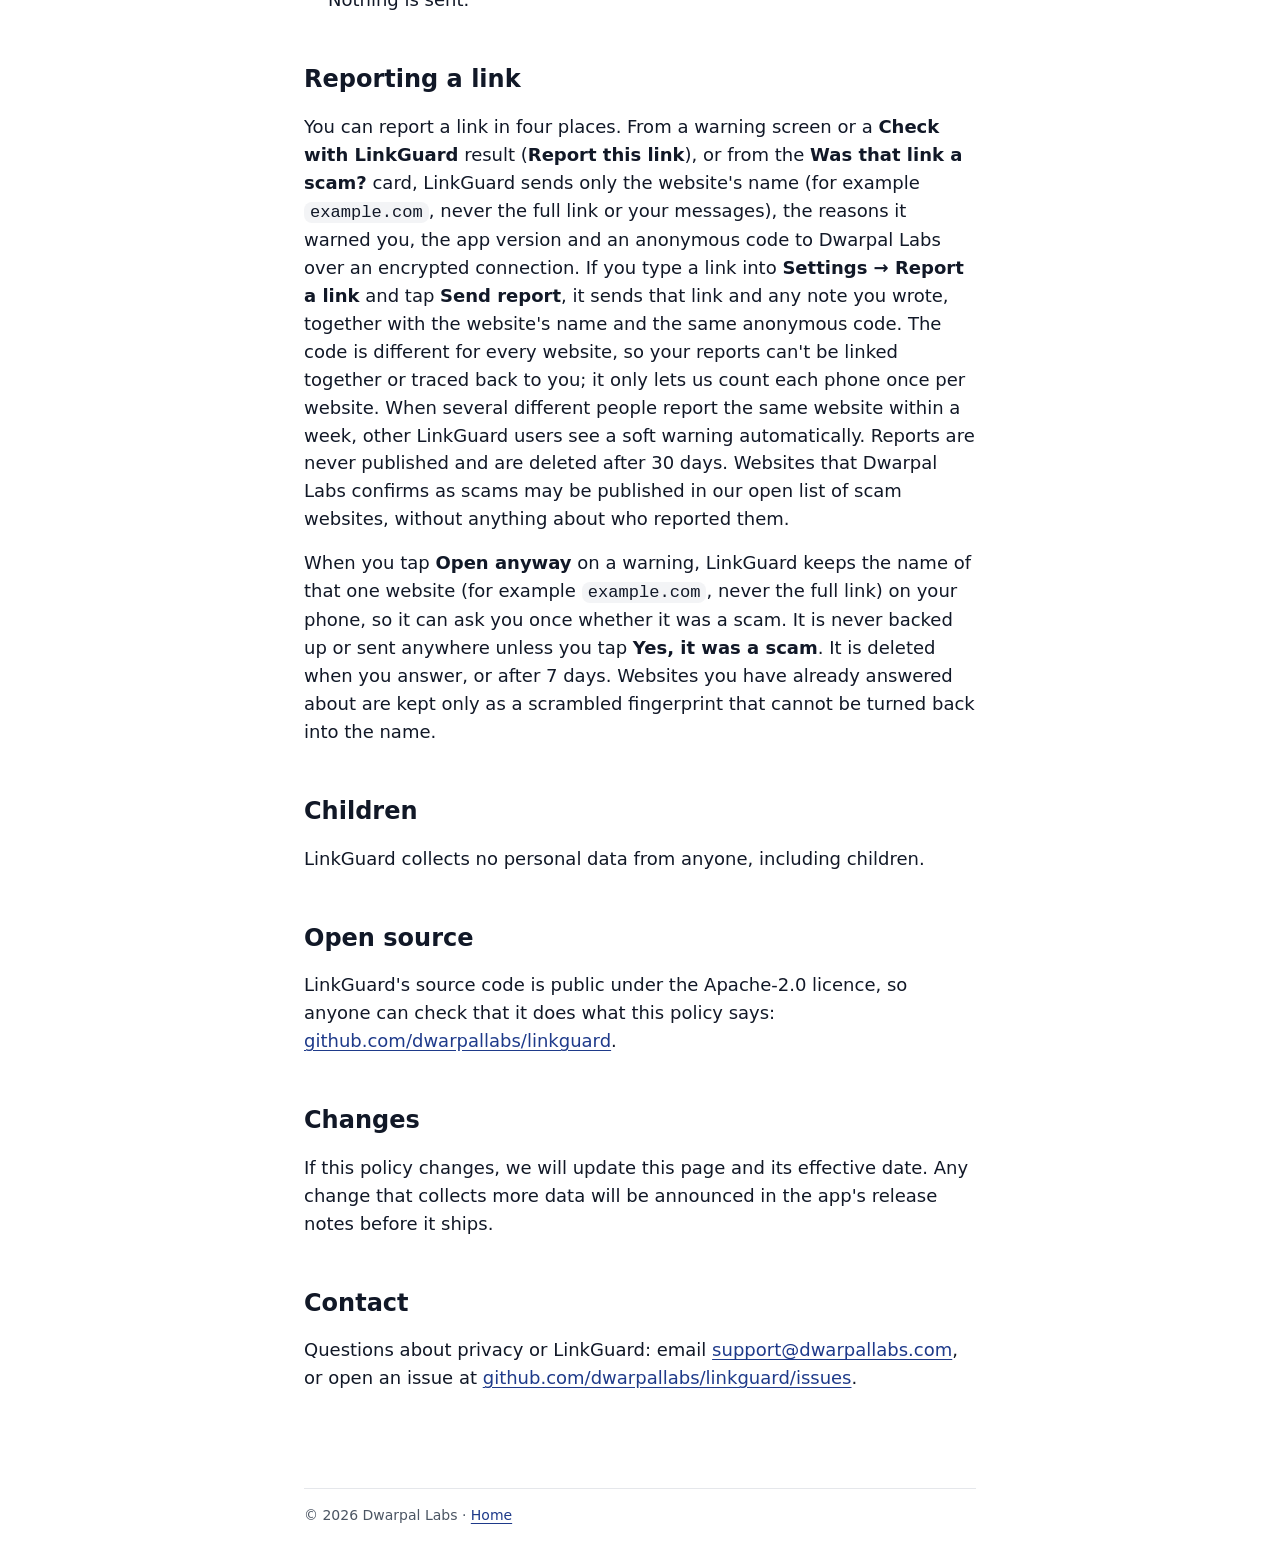
==== commit 597e7b08: "docs: privacy policy and download link for LinkGuard 0.4.0 Covers the 0.4.0 features: app-file check" ====
--- a/linkguard/privacy.html
+++ b/linkguard/privacy.html
@@ -26,7 +26,7 @@
   <header><a class="mark" href="/"><img src="/favicon.svg" alt="" width="32" height="32">Dwarpal Labs</a></header>
 
   <h1>LinkGuard Privacy Policy</h1>
-  <p class="muted">Effective with LinkGuard 0.2.0</p>
+  <p class="muted">Effective with LinkGuard 0.4.0</p>
 
   <p class="lede">Short version: LinkGuard does not log, store or send the links you open. It has no accounts, no ads, no analytics and no trackers.</p>
 
@@ -47,15 +47,34 @@
   <ul>
     <li><strong>Short links.</strong> For links such as bit.ly or t.co, LinkGuard asks the short-link service where the link leads, so it can check the real destination. That service would see the same request if you opened the link without LinkGuard.</li>
     <li><strong>Website age.</strong> To spot brand-new scam sites, LinkGuard may ask the official registry for a website&#39;s domain when it was registered. Only the domain name is sent, for example <code>example.com</code>, never the page address, and always over an encrypted connection. The answer is kept only until LinkGuard closes.</li>
-    <li><strong>Known scam websites.</strong> For a website that isn&#39;t on LinkGuard&#39;s list of known-safe sites, LinkGuard asks Dwarpal Labs&#39; server about it. It sends only the first 4 bytes of a scrambled fingerprint (SHA-256 hash) of the website&#39;s name, for example <code>3f9a1c2e</code>. Many different websites share each fingerprint, so we cannot tell which website you opened, and the server keeps no record of these requests. The answer can be &ldquo;known scam&rdquo;, or &ldquo;reported as a scam by N LinkGuard users this week&rdquo;.</li>
+    <li><strong>Known scam websites.</strong> For a website that isn&#39;t on LinkGuard&#39;s list of known-safe sites, LinkGuard asks Dwarpal Labs&#39; server about it. It sends only the first 4 bytes of a scrambled fingerprint (SHA-256 hash) of the website&#39;s name, for example <code>3f9a1c2e</code>. Many different websites share each fingerprint, so we cannot tell which website you opened, and the server keeps no record of these requests. The answer can be &ldquo;known scam&rdquo; (sometimes with the name of the bank or telecom fraud team that confirmed it), &ldquo;part of a group of scam websites&rdquo;, or &ldquo;reported as a scam by N LinkGuard users this week&rdquo;.</li>
     <li><strong>Safe-website list.</strong> About once a day, LinkGuard downloads Dwarpal Labs&#39; list of known-safe websites, as fingerprints signed by Dwarpal Labs. The request contains no information about you or your links.</li>
+    <li><strong>Check what this app can do.</strong> Only when you tap it on an app-download warning: LinkGuard downloads that app file from the link&#39;s website, reads what the app would ask permission to do, and deletes the file straight after. It never installs it. The website sees the download, as it would if you downloaded the file yourself.</li>
+    <li><strong>Look without opening.</strong> Only when you tap it on a warning: LinkGuard loads that one page in a locked view, with JavaScript, cookies, downloads and form sending switched off. The website sees the visit, as it would in a browser. Nothing from the view is kept after it closes.</li>
   </ul>
+  <p>Apart from asking short-link services where a link leads, LinkGuard never contacts a link&#39;s website by itself. The last two checks above run only when you tap them.</p>
 
   <h2>Settings</h2>
   <p>Your settings, such as which browser to open links in and which checks are turned on, are stored only on your phone. Uninstalling LinkGuard deletes them.</p>
+  <p>If your organisation (for example your employer or bank branch) manages your phone, it can set LinkGuard through its device-management system: websites to warn you about, websites to trust, and whether the checks must stay on. LinkGuard shows in Settings when this is the case. These settings stay on your phone and LinkGuard never sends them anywhere.</p>
+
+  <h2>What LinkGuard learns on your phone</h2>
+  <p>To make its warnings fit you, LinkGuard keeps two things on your phone, shown in <em>Settings → Learned on this phone</em>, where you can clear them:</p>
+  <ul>
+    <li><strong>Websites you said were fine.</strong> When you answer <em>No, it was fine</em>, that website no longer gets the mild warning. It is kept only as a scrambled fingerprint that cannot be turned back into the name.</li>
+    <li><strong>Your banks and apps.</strong> When you open a brand&#39;s real website (for example your bank&#39;s) a few times, a fake of that brand gets a stronger warning. LinkGuard keeps a scrambled fingerprint of the brand&#39;s name and a small count, never the website, the link or the time.</li>
+  </ul>
+  <p>Neither is backed up or sent anywhere.</p>
+
+  <h2>Other features</h2>
+  <ul>
+    <li><strong>Check with LinkGuard.</strong> When you share a message to LinkGuard, it finds the links in it and checks each one the same way as a tapped link. The message itself is not stored or sent.</li>
+    <li><strong>Links that came by SMS.</strong> To tell you a link came by SMS, LinkGuard asks Android which app opened the link and which app is your SMS app. It never reads your messages.</li>
+    <li><strong>Listen.</strong> Reading a warning aloud uses your phone&#39;s own offline voice. Nothing is sent.</li>
+  </ul>
 
   <h2>Reporting a link</h2>
-  <p>You can report a link in three places. From a warning screen (<em>Report this link</em>) or from the <em>Was that link a scam?</em> card, LinkGuard sends only the website&#39;s name (for example <code>example.com</code>, never the full link or your messages), the reasons it warned you, the app version and an anonymous code to Dwarpal Labs over an encrypted connection. If you type a link into <em>Settings → Report a link</em> and tap <em>Send report</em>, it sends that link and any note you wrote, together with the website&#39;s name and the same anonymous code. The code is different for every website, so your reports can&#39;t be linked together or traced back to you; it only lets us count each phone once per website. When several different people report the same website within a week, other LinkGuard users see a soft warning automatically. Reports are never published and are deleted after 30 days.</p>
+  <p>You can report a link in four places. From a warning screen or a <em>Check with LinkGuard</em> result (<em>Report this link</em>), or from the <em>Was that link a scam?</em> card, LinkGuard sends only the website&#39;s name (for example <code>example.com</code>, never the full link or your messages), the reasons it warned you, the app version and an anonymous code to Dwarpal Labs over an encrypted connection. If you type a link into <em>Settings → Report a link</em> and tap <em>Send report</em>, it sends that link and any note you wrote, together with the website&#39;s name and the same anonymous code. The code is different for every website, so your reports can&#39;t be linked together or traced back to you; it only lets us count each phone once per website. When several different people report the same website within a week, other LinkGuard users see a soft warning automatically. Reports are never published and are deleted after 30 days. Websites that Dwarpal Labs confirms as scams may be published in our open list of scam websites, without anything about who reported them.</p>
   <p>When you tap <em>Open anyway</em> on a warning, LinkGuard keeps the name of that one website (for example <code>example.com</code>, never the full link) on your phone, so it can ask you once whether it was a scam. It is never backed up or sent anywhere unless you tap <em>Yes, it was a scam</em>. It is deleted when you answer, or after 7 days. Websites you have already answered about are kept only as a scrambled fingerprint that cannot be turned back into the name.</p>
 
   <h2>Children</h2>
